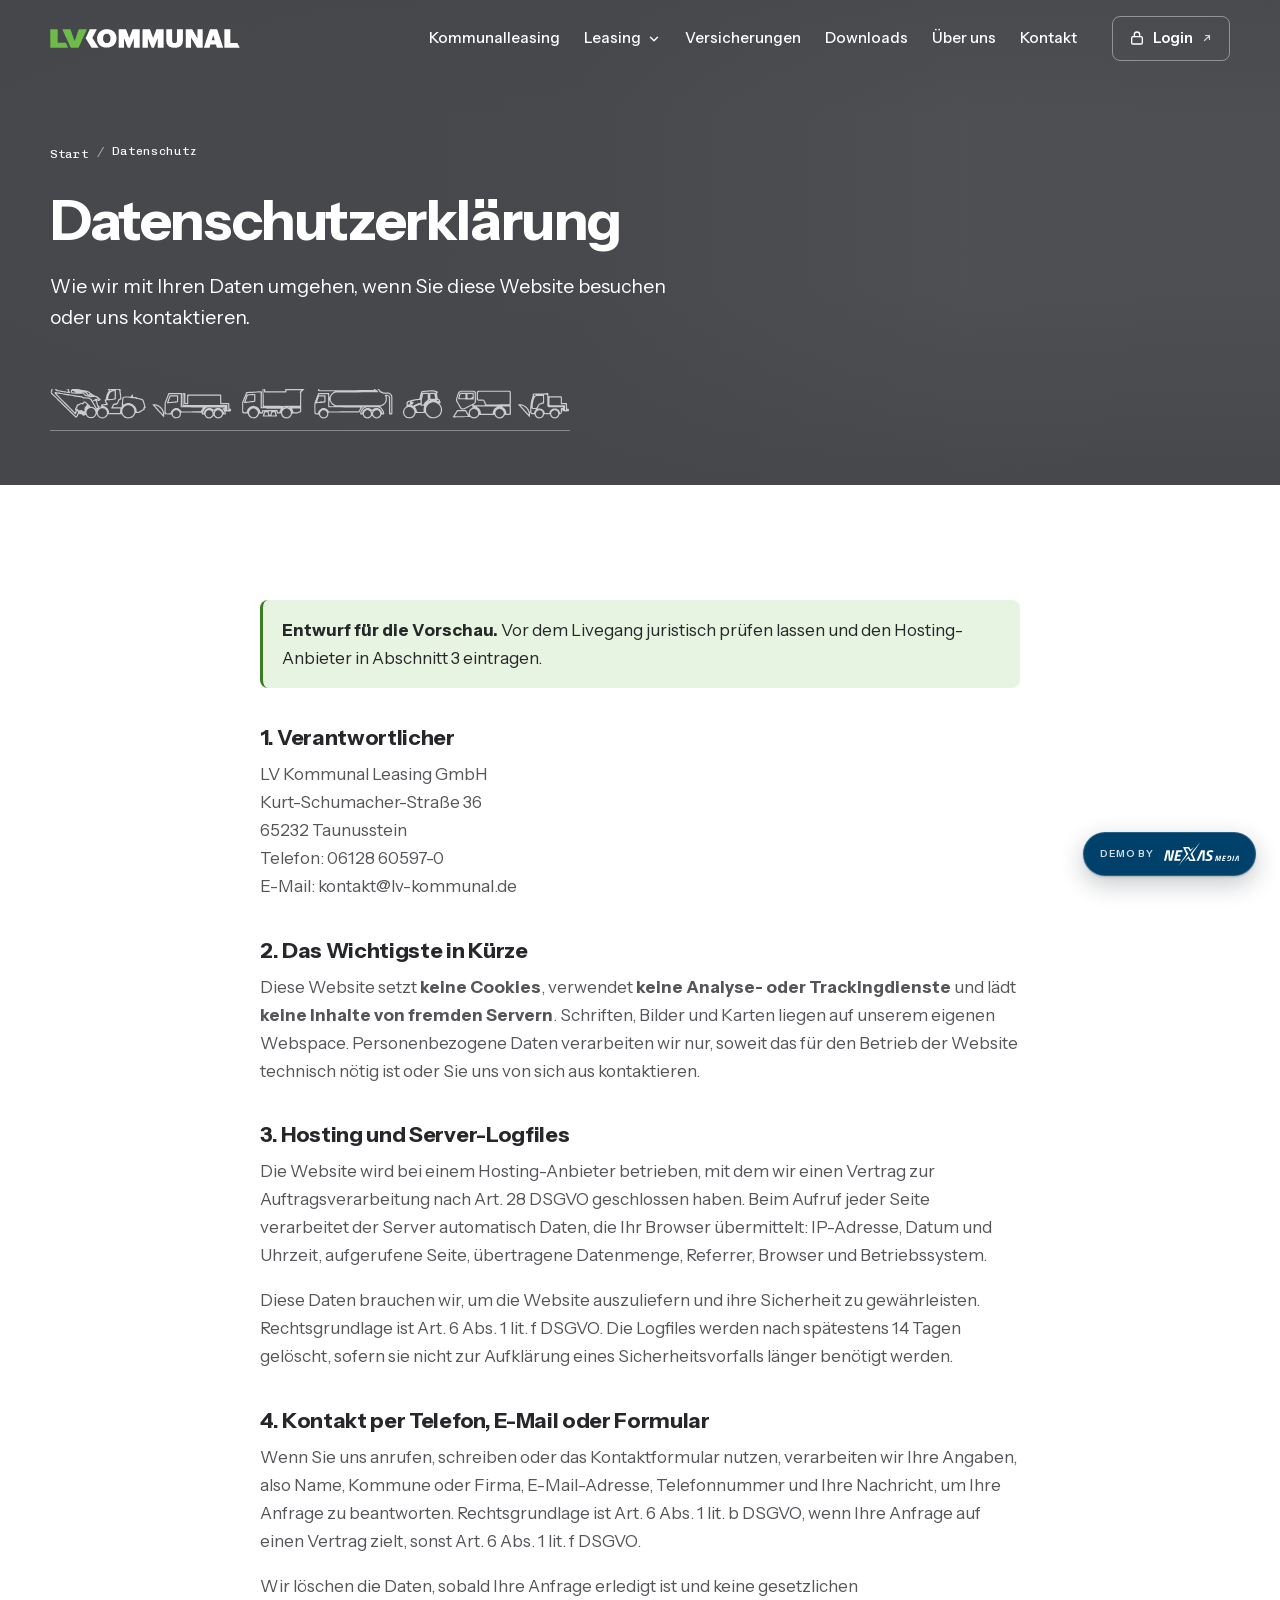
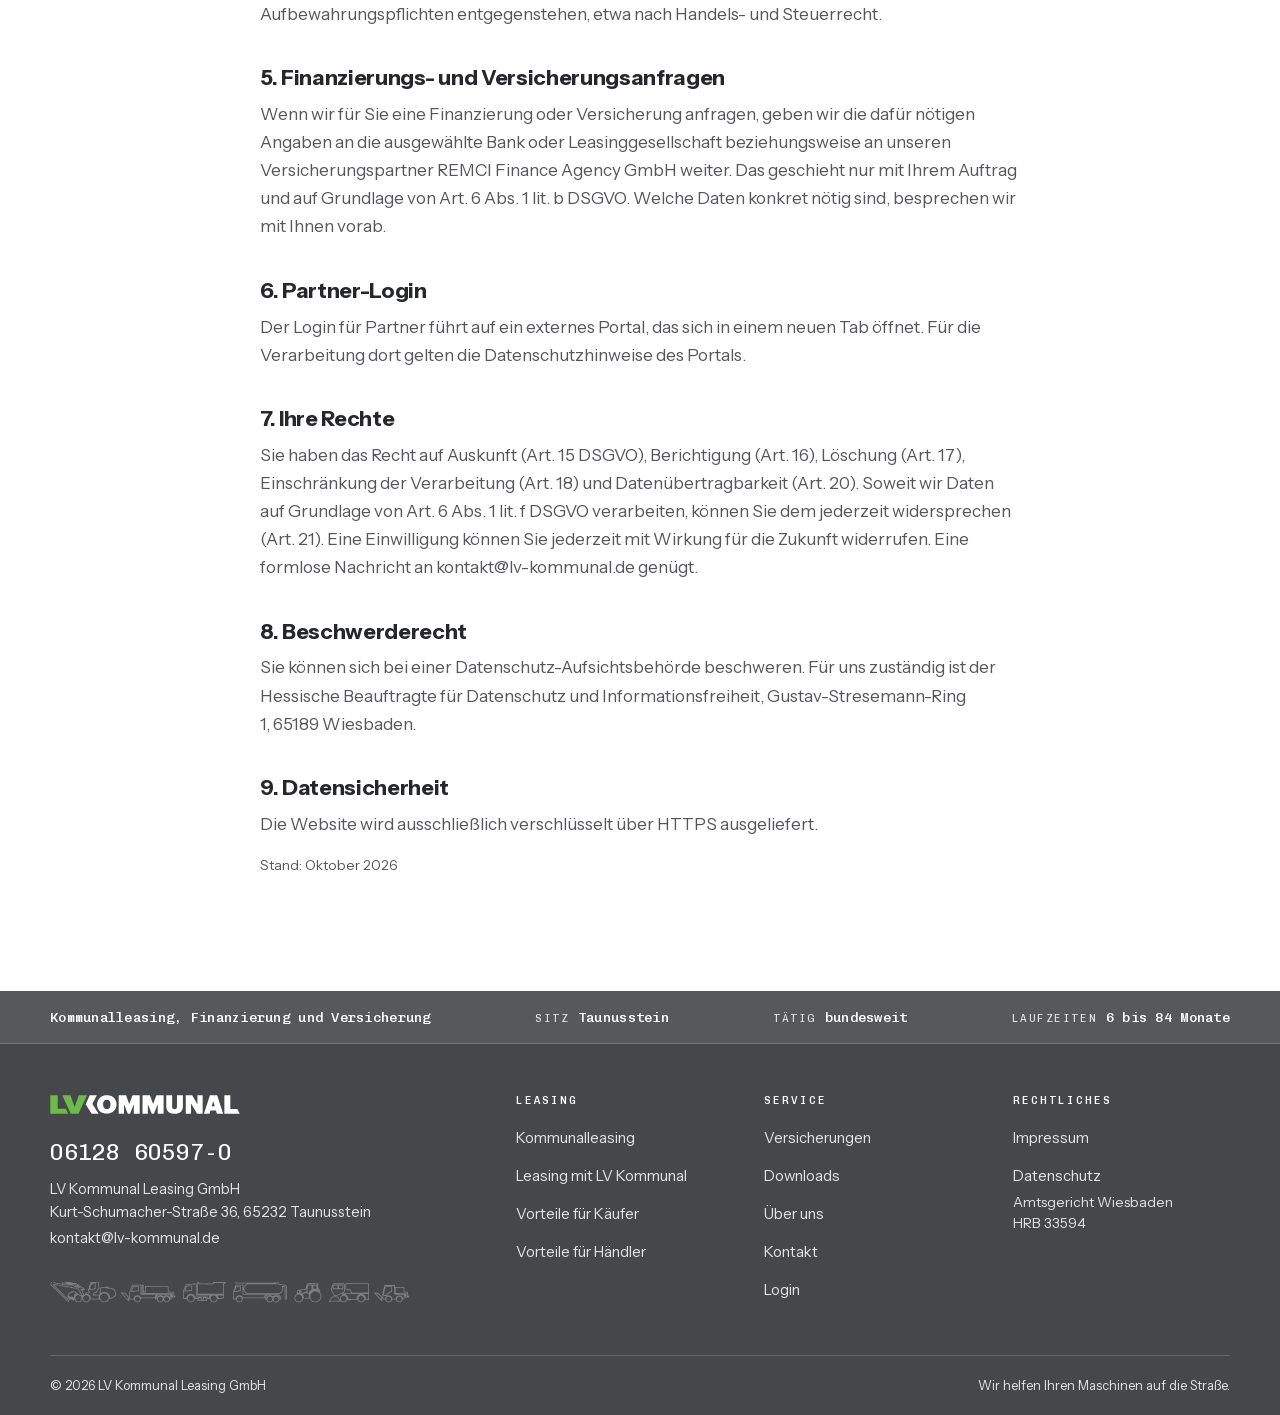
==== datenschutz.html @ f991d7e4 "WCAG 2.2 AA und DSGVO: Kontraste, Zielgrößen, Umbruch bei 320 px, Datenschutzerklärung, Impressum Co" ====
<!DOCTYPE html>
<html lang="de" class="no-js">
<head>
<meta charset="utf-8">
<meta name="viewport" content="width=device-width, initial-scale=1">
<title>Datenschutzerklärung | LV Kommunal</title>
<meta name="description" content="Datenschutzerklärung der LV Kommunal Leasing GmbH, Taunusstein.">
<meta name="robots" content="noindex,nofollow">
<meta http-equiv="Content-Security-Policy" content="default-src 'self'; img-src 'self' data:; style-src 'self'; script-src 'self'; font-src 'self'; base-uri 'self'; form-action 'self'; object-src 'none'">
<link rel="icon" href="assets/img/favicon.svg" type="image/svg+xml">
<meta name="theme-color" content="#57585C">
<script src="assets/js/js-an.js"></script>
<link rel="preload" as="font" type="font/woff2" crossorigin href="assets/fonts/instrument-sans-400-700-latin.woff2">
<link rel="preload" as="font" type="font/woff2" crossorigin href="assets/fonts/chivo-mono-400-500-latin.woff2">
<link rel="stylesheet" href="assets/fonts/fonts.css">
<link rel="stylesheet" href="assets/css/style.css">
<link rel="stylesheet" href="assets/css/demo-pille.css">
<script src="assets/js/main.js" defer></script>
</head>
<body>
<a class="skip" href="#inhalt">Zum Inhalt&nbsp;springen</a>
<header class="kopf">
  <div class="wrap kopf-innen">
    <a class="logo" href="index.html" aria-label="LV Kommunal, zur Startseite"><img class="logo-dunkel" src="assets/img/logo.svg" alt="LV Kommunal" width="190" height="19"><img class="logo-hell" src="assets/img/logo-hell.svg" alt="" width="190" height="19"></a>
    <button class="menue-knopf" type="button" aria-expanded="false" aria-controls="nav"><span></span><b class="sr">Menü</b></button>
    <nav class="nav" id="nav" aria-label="Hauptnavigation"><ul><li><a href="kommunalleasing.html">Kommunalleasing</a></li><li class="nav-gruppe"><button type="button" aria-expanded="false">Leasing <svg viewBox="0 0 24 24" fill="none" stroke="currentColor" stroke-width="2.4" stroke-linecap="round" stroke-linejoin="round" aria-hidden="true"><path d="M6 9l6 6 6-6"/></svg></button><ul class="unter"><li><a href="leasing.html">Leasing mit LV&nbsp;Kommunal</a></li><li><a href="vorteile-kaeufer.html">Vorteile für&nbsp;Käufer</a></li><li><a href="vorteile-haendler.html">Vorteile für&nbsp;Händler</a></li></ul></li><li><a href="versicherungen.html">Versicherungen</a></li><li><a href="downloads.html">Downloads</a></li><li><a href="ueber-uns.html">Über&nbsp;uns</a></li><li><a href="kontakt.html">Kontakt</a></li></ul></nav>
    <!-- Login: ab 01.11.2026 externe Seite, Adresse in src/seiten.py (LOGIN) ändern -->
    <a class="login" href="https://www.lv-kommunal.de/authentifizierung/authentifizierung" target="_blank" rel="noopener"><svg viewBox="0 0 24 24" fill="none" stroke="currentColor" stroke-width="2" stroke-linecap="round" stroke-linejoin="round" aria-hidden="true"><rect x="4" y="10" width="16" height="11" rx="2"/><path d="M8 10V7a4 4 0 0 1 8 0v3"/></svg><span>Login</span><svg class="extern" viewBox="0 0 24 24" fill="none" stroke="currentColor" stroke-width="2.4" stroke-linecap="round" stroke-linejoin="round" aria-hidden="true"><path d="M7 17L17 7M9 7h8v8"/></svg><span class="sr">(öffnet in neuem&nbsp;Tab)</span></a>
  </div>
</header>
<main id="inhalt">
<section class="hero">
  
  <div class="wrap">
    <nav aria-label="Brotkrümel"><ol class="brotkrumen"><li><a href="index.html">Start</a></li><li aria-current="page">Datenschutz</li></ol></nav>
    <div class="hero-text"><h1 class="d-l">Datenschutzerklärung</h1><p class="lead">Wie wir mit Ihren Daten umgehen, wenn Sie diese Website besuchen oder uns&nbsp;kontaktieren.</p></div>
    <div class="strasse" aria-hidden="true"><svg class="illu" viewBox="0 60 5928 400" aria-hidden="true"><use href="assets/img/illustration.svg#ill"/></svg></div>
  </div>
</section>
<section class="sek" aria-label="Datenschutzerklärung">
  <div class="wrap text">
    <p class="hinweis-box"><strong>Entwurf für die&nbsp;Vorschau.</strong> Vor dem Livegang juristisch prüfen lassen und den Hosting-Anbieter in Abschnitt 3&nbsp;eintragen.</p>

    <h2>1.&nbsp;Verantwortlicher</h2>
    <address>LV Kommunal Leasing GmbH<br>Kurt-Schumacher-Straße 36<br>65232 Taunusstein<br>Telefon: 06128 60597-0<br>E-Mail:&nbsp;kontakt@lv-kommunal.de</address>

    <h2>2. Das Wichtigste in&nbsp;Kürze</h2>
    <p>Diese Website setzt <strong>keine&nbsp;Cookies</strong>, verwendet <strong>keine Analyse- oder&nbsp;Trackingdienste</strong> und lädt <strong>keine Inhalte von fremden&nbsp;Servern</strong>. Schriften, Bilder und Karten liegen auf unserem eigenen Webspace. Personenbezogene Daten verarbeiten wir nur, soweit das für den Betrieb der Website technisch nötig ist oder Sie uns von sich aus&nbsp;kontaktieren.</p>

    <h2>3. Hosting und&nbsp;Server-Logfiles</h2>
    <p>Die Website wird bei einem Hosting-Anbieter betrieben, mit dem wir einen Vertrag zur Auftragsverarbeitung nach Art. 28 DSGVO geschlossen haben. Beim Aufruf jeder Seite verarbeitet der Server automatisch Daten, die Ihr Browser übermittelt: IP-Adresse, Datum und Uhrzeit, aufgerufene Seite, übertragene Datenmenge, Referrer, Browser und&nbsp;Betriebssystem.</p>
    <p>Diese Daten brauchen wir, um die Website auszuliefern und ihre Sicherheit zu gewährleisten. Rechtsgrundlage ist Art. 6 Abs. 1 lit. f DSGVO. Die Logfiles werden nach spätestens 14 Tagen gelöscht, sofern sie nicht zur Aufklärung eines Sicherheitsvorfalls länger benötigt&nbsp;werden.</p>

    <h2>4. Kontakt per Telefon, E-Mail oder&nbsp;Formular</h2>
    <p>Wenn Sie uns anrufen, schreiben oder das Kontaktformular nutzen, verarbeiten wir Ihre Angaben, also Name, Kommune oder Firma, E-Mail-Adresse, Telefonnummer und Ihre Nachricht, um Ihre Anfrage zu beantworten. Rechtsgrundlage ist Art. 6 Abs. 1 lit. b DSGVO, wenn Ihre Anfrage auf einen Vertrag zielt, sonst Art. 6 Abs. 1 lit. f&nbsp;DSGVO.</p>
    <p>Wir löschen die Daten, sobald Ihre Anfrage erledigt ist und keine gesetzlichen Aufbewahrungspflichten entgegenstehen, etwa nach Handels- und&nbsp;Steuerrecht.</p>

    <h2>5. Finanzierungs- und&nbsp;Versicherungsanfragen</h2>
    <p>Wenn wir für Sie eine Finanzierung oder Versicherung anfragen, geben wir die dafür nötigen Angaben an die ausgewählte Bank oder Leasinggesellschaft beziehungsweise an unseren Versicherungspartner REMCI Finance Agency GmbH weiter. Das geschieht nur mit Ihrem Auftrag und auf Grundlage von Art. 6 Abs. 1 lit. b DSGVO. Welche Daten konkret nötig sind, besprechen wir mit Ihnen&nbsp;vorab.</p>

    <h2>6.&nbsp;Partner-Login</h2>
    <p>Der Login für Partner führt auf ein externes Portal, das sich in einem neuen Tab öffnet. Für die Verarbeitung dort gelten die Datenschutzhinweise des&nbsp;Portals.</p>

    <h2>7. Ihre&nbsp;Rechte</h2>
    <p>Sie haben das Recht auf Auskunft (Art. 15 DSGVO), Berichtigung (Art. 16), Löschung (Art. 17), Einschränkung der Verarbeitung (Art. 18) und Datenübertragbarkeit (Art. 20). Soweit wir Daten auf Grundlage von Art. 6 Abs. 1 lit. f DSGVO verarbeiten, können Sie dem jederzeit widersprechen (Art. 21). Eine Einwilligung können Sie jederzeit mit Wirkung für die Zukunft widerrufen. Eine formlose Nachricht an kontakt@lv-kommunal.de&nbsp;genügt.</p>

    <h2>8.&nbsp;Beschwerderecht</h2>
    <p>Sie können sich bei einer Datenschutz-Aufsichtsbehörde beschweren. Für uns zuständig ist der Hessische Beauftragte für Datenschutz und Informationsfreiheit, Gustav-Stresemann-Ring 1, 65189&nbsp;Wiesbaden.</p>

    <h2>9.&nbsp;Datensicherheit</h2>
    <p>Die Website wird ausschließlich verschlüsselt über HTTPS&nbsp;ausgeliefert.</p>

    <p class="notiz">Stand: Oktober&nbsp;2026</p>
  </div>
</section>

</main>
<footer class="fuss">
  <div class="fuss-band"><div class="wrap fuss-band-innen"><span><b>Kommunalleasing, Finanzierung und Versicherung</b></span><span>Sitz <b>Taunusstein</b></span><span>Tätig <b>bundesweit</b></span><span>Laufzeiten <b>6 bis 84 Monate</b></span></div></div>
  <div class="wrap fuss-raster">
    <div>
      <img src="assets/img/logo-hell.svg" alt="LV Kommunal" width="190" height="19" loading="lazy">
      <a class="fuss-tel" href="tel:+4961286059700">06128&nbsp;60597-0</a>
      <p class="fuss-adresse">LV Kommunal Leasing GmbH<br>Kurt-Schumacher-Straße 36, 65232 Taunusstein<br><a href="mailto:kontakt@lv-kommunal.de">kontakt@lv-kommunal.de</a></p>
      <div class="fuss-strasse" aria-hidden="true"><svg class="illu" viewBox="0 60 5928 400" aria-hidden="true"><use href="assets/img/illustration.svg#ill"/></svg></div>
    </div>
    <div><h2>Leasing</h2><ul><li><a href="kommunalleasing.html">Kommunalleasing</a></li><li><a href="leasing.html">Leasing mit LV&nbsp;Kommunal</a></li><li><a href="vorteile-kaeufer.html">Vorteile für&nbsp;Käufer</a></li><li><a href="vorteile-haendler.html">Vorteile für&nbsp;Händler</a></li></ul></div>
    <div><h2>Service</h2><ul><li><a href="versicherungen.html">Versicherungen</a></li><li><a href="downloads.html">Downloads</a></li><li><a href="ueber-uns.html">Über&nbsp;uns</a></li><li><a href="kontakt.html">Kontakt</a></li><li><a href="https://www.lv-kommunal.de/authentifizierung/authentifizierung" target="_blank" rel="noopener">Login <span class="sr">(öffnet in neuem&nbsp;Tab)</span></a></li></ul></div>
    <div><h2>Rechtliches</h2><ul><li><a href="impressum.html">Impressum</a></li><li><a href="datenschutz.html">Datenschutz</a></li></ul><p class="notiz">Amtsgericht Wiesbaden HRB&nbsp;33594</p></div>
  </div>
  <div class="wrap fuss-unten"><span>© <span id="jahr">2026</span> LV Kommunal Leasing&nbsp;GmbH</span><span>Wir helfen Ihren Maschinen auf die&nbsp;Straße.</span></div>
</footer>
<aside aria-label="Hinweis zur Vorschau"><a class="nxm-demo" href="https://nexas-media.de" target="_blank" rel="noopener noreferrer"><span class="nxm-demo__text">Demo&nbsp;by</span><img class="nxm-demo__logo" src="assets/img/nexas-media-logo-weiss.svg" alt="NEXAS Media" width="75" height="24" loading="lazy" decoding="async"></a></aside>
</body>
</html>
---- assets/fonts/fonts.css ----
/* latin-ext */
@font-face {
  font-family: 'Instrument Sans';
  font-style: normal;
  font-weight: 400 700;
  font-stretch: 100%;
  font-display: swap;
  src: url(./instrument-sans-400-700-latin-ext.woff2) format('woff2');
  unicode-range: U+0100-02BA, U+02BD-02C5, U+02C7-02CC, U+02CE-02D7, U+02DD-02FF, U+0304, U+0308, U+0329, U+1D00-1DBF, U+1E00-1E9F, U+1EF2-1EFF, U+2020, U+20A0-20AB, U+20AD-20C0, U+2113, U+2C60-2C7F, U+A720-A7FF;
}

/* latin */
@font-face {
  font-family: 'Instrument Sans';
  font-style: normal;
  font-weight: 400 700;
  font-stretch: 100%;
  font-display: swap;
  src: url(./instrument-sans-400-700-latin.woff2) format('woff2');
  unicode-range: U+0000-00FF, U+0131, U+0152-0153, U+02BB-02BC, U+02C6, U+02DA, U+02DC, U+0304, U+0308, U+0329, U+2000-206F, U+20AC, U+2122, U+2191, U+2193, U+2212, U+2215, U+FEFF, U+FFFD;
}

/* latin-ext */
@font-face {
  font-family: 'Chivo Mono';
  font-style: normal;
  font-weight: 400 500;
  font-display: swap;
  src: url(./chivo-mono-400-500-latin-ext.woff2) format('woff2');
  unicode-range: U+0100-02BA, U+02BD-02C5, U+02C7-02CC, U+02CE-02D7, U+02DD-02FF, U+0304, U+0308, U+0329, U+1D00-1DBF, U+1E00-1E9F, U+1EF2-1EFF, U+2020, U+20A0-20AB, U+20AD-20C0, U+2113, U+2C60-2C7F, U+A720-A7FF;
}

/* latin */
@font-face {
  font-family: 'Chivo Mono';
  font-style: normal;
  font-weight: 400 500;
  font-display: swap;
  src: url(./chivo-mono-400-500-latin.woff2) format('woff2');
  unicode-range: U+0000-00FF, U+0131, U+0152-0153, U+02BB-02BC, U+02C6, U+02DA, U+02DC, U+0304, U+0308, U+0329, U+2000-206F, U+20AC, U+2122, U+2191, U+2193, U+2212, U+2215, U+FEFF, U+FFFD;
}
---- assets/css/style.css ----
/* ==========================================================================
   LV Kommunal Leasing – Stylesheet
   Aufbau und Typografie wie die Schwesterseite LV Kommunal Winterdienst.
   Farben aus dem Logo: Grau #57585C für dunkle Flächen, Grün #6DBC49 als Akzent.
   ========================================================================== */

:root {
  --grau:        #57585C;  /* Logo */
  --grau-tief:   #46474B;
  --grau-linie:  rgba(255, 255, 255, .16);
  --grau-text:   #E3E4E6;
  --gruen:       #6DBC49;  /* Logo */
  --gruen-hell:  #BDE5A8;  /* Grün als kleine Schrift auf Grau */
  --gruen-text:  #3B7D22;  /* Grün als Schrift auf Hell, 5,1:1 */
  --gruen-tief:  #3E7D2A;
  --tinte:       #26272A;
  --tinte-2:     #55565A;
  --raum:        #F1F2F0;
  --raum-2:      #E2E4E0;
  --weiss:       #FFFFFF;

  --display: "Instrument Sans", "Helvetica Neue", Arial, sans-serif;
  --body:    "Instrument Sans", "Segoe UI", Helvetica, Arial, sans-serif;
  --mono:    "Chivo Mono", "SFMono-Regular", Consolas, monospace;

  --wrap: 1180px;
  --sec-y: clamp(4.5rem, 9vw, 8rem);
  --r: 8px;
  --r-l: 16px;
  --kopf-h: 78px;
  --schatten: 0 1px 2px rgba(38, 39, 42, .06), 0 8px 28px rgba(38, 39, 42, .08);
}

@view-transition { navigation: auto; }

/* ------------------------------------------------------------------ Reset */
*, *::before, *::after { box-sizing: border-box; }
html { -webkit-text-size-adjust: 100%; scroll-behavior: smooth; scroll-padding-top: calc(var(--kopf-h) + 1rem); }
body { margin: 0; font-family: var(--body); font-size: clamp(1rem, .96rem + .18vw, 1.0625rem); line-height: 1.65; color: var(--tinte); background: var(--weiss); -webkit-font-smoothing: antialiased; }
img, svg { display: block; max-width: 100%; }
img { height: auto; }
a { color: inherit; }
button, input, textarea { font: inherit; color: inherit; }
h1, h2, h3 { margin: 0; font-family: var(--display); font-weight: 700; line-height: 1.05; letter-spacing: -.025em; text-wrap: balance; }
p { margin: 0 0 1em; text-wrap: pretty; }
p:last-child { margin-bottom: 0; }
ul, ol { margin: 0; padding: 0; list-style: none; }
figure { margin: 0; }
strong { font-weight: 700; }
:focus-visible { outline: 3px solid var(--gruen-text); outline-offset: 3px; border-radius: 2px; }
.grau-flaeche :focus-visible, .hero :focus-visible, .kopf.oben :focus-visible { outline-color: var(--gruen-hell); }
.skip { position: absolute; left: 1rem; top: -100px; z-index: 999; background: var(--weiss); padding: .8rem 1.2rem; border-radius: var(--r); font-weight: 600; }
.skip:focus { top: 1rem; }
.sr { position: absolute; width: 1px; height: 1px; overflow: hidden; clip: rect(0 0 0 0); white-space: nowrap; }

/* -------------------------------------------------------------- Typografie */
.wrap { width: min(100% - 2.5rem, var(--wrap)); margin-inline: auto; }
.d-xl { font-size: clamp(2.6rem, 6vw, 5rem); }
.d-l  { font-size: clamp(2.05rem, 4.4vw, 3.5rem); line-height: 1.08; }
.d-m  { font-size: clamp(1.45rem, 2.4vw, 2.1rem); line-height: 1.14; }
.d-s  { font-size: clamp(1.08rem, 1.4vw, 1.25rem); line-height: 1.3; letter-spacing: -.015em; }
.eyebrow {
  font-family: var(--mono); font-size: .72rem; font-weight: 500; letter-spacing: .2em; text-transform: uppercase;
  color: var(--gruen-text); display: flex; align-items: center; gap: .7rem; margin: 0 0 1.1rem;
}
.eyebrow::before { content: ""; width: 26px; height: 2px; background: currentColor; flex: none; }
.grau-flaeche .eyebrow, .hero .eyebrow { color: var(--gruen-hell); }
.lead { font-size: clamp(1.06rem, 1.5vw, 1.25rem); line-height: 1.6; color: var(--tinte-2); max-width: 62ch; }
.lead strong, .fliess strong { color: var(--tinte); }
.grau-flaeche .lead, .hero .lead { color: var(--grau-text); }
.grau-flaeche .lead strong, .hero .lead strong { color: var(--weiss); }
.akzent { color: var(--gruen); }
.notiz { font-size: .86rem; line-height: 1.55; color: var(--tinte-2); }
.grau-flaeche { background: var(--grau); color: var(--weiss); }
.grau-flaeche .notiz { color: var(--grau-text); }
h2.d-l, h2.d-m { margin-bottom: 1.1rem; }
.fliess p { color: var(--tinte-2); font-size: clamp(1.02rem, 1.3vw, 1.12rem); line-height: 1.7; }
.mittig { text-align: center; margin-inline: auto; }
.mittig .eyebrow { justify-content: center; }
.mittig .lead { margin-inline: auto; }
.mittig .knoepfe { justify-content: center; }

/* ------------------------------------------------------------------ Knöpfe */
.btn {
  display: inline-flex; align-items: center; justify-content: center; gap: .6rem; padding: .95rem 1.6rem;
  font-weight: 700; font-size: .95rem; letter-spacing: .01em; line-height: 1.2; text-decoration: none;
  border: 2px solid transparent; border-radius: var(--r); cursor: pointer;
  transition: background .18s, color .18s, border-color .18s, transform .18s;
}
.btn:hover { transform: translateY(-2px); }
.btn svg { width: 18px; height: 18px; flex: none; }
.btn-gruen { background: var(--gruen); color: var(--tinte); border-color: var(--gruen); }
.btn-gruen:hover { background: #82C962; border-color: #82C962; }
.btn-grau { background: var(--grau); color: var(--weiss); border-color: var(--grau); }
.btn-grau:hover { background: var(--grau-tief); border-color: var(--grau-tief); }
.btn-linie { background: transparent; color: var(--tinte); border-color: rgba(87, 88, 92, .35); }
.btn-linie:hover { border-color: var(--tinte); }
.hero .btn-linie, .grau-flaeche .btn-linie { color: var(--weiss); border-color: rgba(255, 255, 255, .45); }
.hero .btn-linie:hover, .grau-flaeche .btn-linie:hover { border-color: var(--weiss); }
.knoepfe { display: flex; flex-wrap: wrap; gap: .8rem; }
.textlink { color: var(--gruen-text); font-weight: 600; text-decoration: underline; text-decoration-thickness: 1px; text-underline-offset: .2em; }
.grau-flaeche .textlink { color: var(--gruen-hell); }

/* -------------------------------------------------------------------- Kopf */
.kopf {
  position: fixed; inset: 0 0 auto 0; z-index: 100; height: var(--kopf-h);
  background: rgba(255, 255, 255, .95); border-bottom: 1px solid var(--raum-2);
  backdrop-filter: saturate(1.4) blur(12px); -webkit-backdrop-filter: saturate(1.4) blur(12px);
  transition: background .25s, border-color .25s;
}
.kopf.oben { background: transparent; border-color: transparent; backdrop-filter: none; -webkit-backdrop-filter: none; }
.kopf-innen { height: 100%; display: flex; align-items: center; gap: 1.5rem; }
.logo { flex: none; }
.logo img { width: 190px; }
.logo .logo-hell, .kopf.oben .logo .logo-dunkel { display: none; }
.kopf.oben .logo .logo-hell { display: block; }
.nav { margin-left: auto; }
.nav > ul { display: flex; align-items: center; gap: .1rem; }
.nav a, .nav-gruppe > button {
  display: flex; align-items: center; gap: .35rem; padding: .55rem .7rem; border: 0; background: none; border-radius: 6px;
  font-size: .94rem; font-weight: 500; text-decoration: none; color: var(--tinte); cursor: pointer; transition: background .15s, color .15s; white-space: nowrap;
}
.nav a:hover, .nav-gruppe > button:hover { background: var(--raum); }
.nav a[aria-current="page"], .nav-gruppe.aktiv > button { color: var(--gruen-text); }
.kopf.oben .nav > ul > li > a, .kopf.oben .nav-gruppe > button { color: var(--weiss); }
.kopf.oben .nav > ul > li > a:hover, .kopf.oben .nav-gruppe > button:hover { background: rgba(255, 255, 255, .12); }
.kopf.oben .nav > ul > li > a[aria-current="page"], .kopf.oben .nav-gruppe.aktiv > button { color: var(--gruen-hell); }
.nav-gruppe { position: relative; }
.nav-gruppe > button svg { width: 14px; height: 14px; transition: transform .2s; }
.nav-gruppe > button[aria-expanded="true"] svg { transform: rotate(180deg); }
.unter { position: absolute; top: calc(100% + .5rem); left: -.5rem; min-width: 250px; padding: .5rem; background: var(--weiss); border: 1px solid var(--raum-2); border-radius: 12px; box-shadow: var(--schatten); display: none; }
.nav-gruppe:hover .unter, .nav-gruppe:focus-within .unter, .nav-gruppe.offen .unter { display: block; }
.nav-gruppe::after { content: ""; position: absolute; left: 0; right: 0; top: 100%; height: .6rem; }
.unter a { padding: .65rem .8rem; }
.login {
  display: inline-flex; align-items: center; gap: .5rem; padding: .6rem 1rem; border-radius: var(--r);
  border: 1px solid var(--raum-2); color: var(--tinte); font-weight: 600; font-size: .9rem; text-decoration: none; flex: none;
  transition: background .15s, border-color .15s;
}
.login:hover { border-color: var(--tinte); }
.kopf.oben .login { color: var(--weiss); border-color: rgba(255, 255, 255, .4); }
.kopf.oben .login:hover { border-color: var(--weiss); background: rgba(255, 255, 255, .08); }
.login svg { width: 16px; height: 16px; }
.login .extern { width: 12px; height: 12px; opacity: .75; }
.menue-knopf { display: none; margin-left: auto; width: 46px; height: 46px; border-radius: var(--r); border: 1px solid var(--raum-2); background: var(--weiss); cursor: pointer; align-items: center; justify-content: center; }
.menue-knopf span, .menue-knopf span::before, .menue-knopf span::after { display: block; width: 20px; height: 2px; background: var(--tinte); position: relative; content: ""; transition: transform .2s, background .2s; }
.menue-knopf span::before { position: absolute; top: -6px; }
.menue-knopf span::after { position: absolute; top: 6px; }
.menue-knopf[aria-expanded="true"] span { background: transparent; }
.menue-knopf[aria-expanded="true"] span::before { transform: translateY(6px) rotate(45deg); }
.menue-knopf[aria-expanded="true"] span::after { transform: translateY(-6px) rotate(-45deg); }
@media (max-width: 1100px) {
  .js .menue-knopf { display: inline-flex; }
  .js .nav { position: fixed; inset: var(--kopf-h) 0 auto 0; margin: 0; max-height: calc(100vh - var(--kopf-h)); overflow: auto; background: var(--weiss); border-bottom: 1px solid var(--raum-2); padding: .5rem 1.25rem 1.5rem; box-shadow: var(--schatten); display: none; }
  .js .nav.offen { display: block; }
  .js .nav > ul { flex-direction: column; align-items: stretch; }
  .js .nav a, .js .nav-gruppe > button, .js .kopf.oben .nav > ul > li > a, .js .kopf.oben .nav-gruppe > button { width: 100%; color: var(--tinte); padding: .9rem .3rem; font-size: 1.05rem; border-bottom: 1px solid var(--raum); border-radius: 0; }
  .js .unter { position: static; display: block; box-shadow: none; border: 0; padding: 0 0 0 1rem; min-width: 0; }
  .js .nav-gruppe > button svg { display: none; }
  .js .kopf.menue-auf { background: var(--weiss); border-color: var(--raum-2); }
  .js .kopf.menue-auf .logo .logo-hell { display: none; }
  .js .kopf.menue-auf .logo .logo-dunkel { display: block; }
  .js .kopf.menue-auf .login { color: var(--tinte); border-color: var(--raum-2); }
  .no-js .kopf { position: absolute; height: auto; padding: .8rem 0; }
  .no-js .kopf-innen { flex-wrap: wrap; }
}
@media (max-width: 480px) { .logo img { width: 150px; } .kopf-innen { gap: .7rem; } .login { padding: .55rem .75rem; } }

/* -------------------------------------------------------------------- Hero */
.hero {
  position: relative; isolation: isolate; overflow: hidden; background: var(--grau); color: var(--weiss);
  padding-top: calc(var(--kopf-h) + clamp(2.5rem, 7vh, 5rem)); padding-bottom: clamp(2.5rem, 6vh, 4rem);
}
.hero-bild { position: absolute; inset: 0; z-index: -2; }
.hero-bild img { width: 100%; height: 100%; object-fit: cover; object-position: 60% 45%; }
.hero::before {
  content: ""; position: absolute; inset: 0; z-index: -1;
  background:
    linear-gradient(90deg, rgba(70, 71, 75, .96) 0%, rgba(70, 71, 75, .9) 45%, rgba(70, 71, 75, .5) 75%, rgba(70, 71, 75, .55) 100%),
    linear-gradient(0deg, rgba(70, 71, 75, .92) 0%, rgba(70, 71, 75, 0) 40%),
    linear-gradient(180deg, rgba(70, 71, 75, .6) 0%, rgba(70, 71, 75, 0) 24%);
}
.hero-start { min-height: min(100svh, 940px); display: flex; flex-direction: column; }
.hero-text { max-width: 700px; }
.hero h1 { margin-bottom: 1.3rem; }
.hero .lead { margin-bottom: 2rem; }
.brotkrumen { display: flex; flex-wrap: wrap; gap: .5rem; font-family: var(--mono); font-size: .76rem; letter-spacing: .06em; color: var(--grau-text); margin-bottom: 1.4rem; }
.brotkrumen a { text-decoration: none; }
.brotkrumen a:hover { text-decoration: underline; }
.brotkrumen li + li::before { content: "/"; margin-right: .5rem; opacity: .6; }
.hero-fuss { margin-top: auto; padding-top: clamp(2.5rem, 6vh, 4rem); }

/* CI-Illustration als Straße */
.strasse { color: rgba(255, 255, 255, .72); width: min(100%, 640px); }
.strasse .illu { width: 100%; height: auto; }
.strasse::after { content: ""; display: block; height: 1px; margin-top: 6px; background: rgba(255, 255, 255, .35); }
.hero:not(.hero-start) .strasse { margin-top: clamp(2.5rem, 5vw, 3.5rem); width: min(100%, 520px); }

/* Faktenkacheln im Start-Hero */
.fakten { display: grid; grid-template-columns: repeat(4, 1fr); gap: 1rem; margin-top: 1.6rem; }
.fakt { padding: 1.1rem 1.2rem; border-radius: 12px; background: rgba(70, 71, 75, .88); border: 1px solid rgba(255, 255, 255, .16); backdrop-filter: blur(10px); -webkit-backdrop-filter: blur(10px); }
.fakt-kopf { display: flex; align-items: center; gap: .5rem; font-family: var(--mono); font-size: .66rem; letter-spacing: .16em; text-transform: uppercase; color: var(--gruen-hell); margin: 0 0 .45rem; }
.fakt-kopf svg { width: 15px; height: 15px; }
.fakt-wert { font-weight: 700; font-size: 1.15rem; letter-spacing: -.01em; line-height: 1.25; margin: 0 0 .2rem; }
.fakt-text { font-size: .84rem; line-height: 1.45; color: var(--grau-text); margin: 0; }
@media (max-width: 960px) { .fakten { grid-template-columns: 1fr 1fr; } }
@media (max-width: 480px) { .fakten { grid-template-columns: 1fr; } }

/* --------------------------------------------------------------- Abschnitte */
.sek { padding-block: var(--sec-y); }
.sek-raum { background: var(--raum); }
.sek-kopf { max-width: 780px; margin-bottom: clamp(2.4rem, 5vw, 3.4rem); }
.zwei { display: grid; grid-template-columns: 1fr 1fr; gap: clamp(2rem, 6vw, 5.5rem); align-items: start; }
.zwei.mitte { align-items: center; }
@media (max-width: 900px) { .zwei { grid-template-columns: 1fr; } }
.bild { border-radius: var(--r-l); overflow: hidden; aspect-ratio: 4 / 3; background: var(--raum-2); }
.bild img { width: 100%; height: 100%; object-fit: cover; }
.bild-breit { aspect-ratio: 21 / 9; }
@media (max-width: 700px) { .bild-breit { aspect-ratio: 4 / 3; } }

/* Punkte mit grüner Oberkante wie die Spalten der Winterdienst-Seite */
.punkte { display: grid; grid-template-columns: repeat(3, 1fr); gap: 2.4rem 2rem; }
.punkte.zwei-sp { grid-template-columns: repeat(2, 1fr); }
.punkte.vier { grid-template-columns: repeat(4, 1fr); }
@media (max-width: 960px) { .punkte, .punkte.vier { grid-template-columns: 1fr 1fr; } }
@media (max-width: 600px) { .punkte, .punkte.zwei-sp, .punkte.vier { grid-template-columns: 1fr; } }
.punkt { border-top: 2px solid var(--gruen); padding-top: 1.2rem; }
.punkt h3 { margin-bottom: .5rem; }
.punkt p { color: var(--tinte-2); font-size: .98rem; }
.punkt p strong { color: var(--tinte); }
.grau-flaeche .punkt p { color: var(--grau-text); }
.grau-flaeche .punkt p strong { color: var(--weiss); }

/* Einsatzbereiche mit Listen */
.bereiche { display: grid; grid-template-columns: repeat(3, 1fr); gap: 1.2rem; }
@media (max-width: 960px) { .bereiche { grid-template-columns: 1fr 1fr; } }
@media (max-width: 600px) { .bereiche { grid-template-columns: 1fr; } }
.bereich { padding: 1.5rem 1.6rem; border-radius: var(--r-l); background: var(--weiss); border: 1px solid var(--raum-2); }
.bereich h3 { margin-bottom: .8rem; }
.bereich li { position: relative; padding-left: 1.2rem; color: var(--tinte-2); font-size: .97rem; margin-bottom: .3rem; }
.bereich li::before { content: ""; position: absolute; left: 0; top: .62em; width: 6px; height: 6px; border-radius: 50%; background: var(--gruen); }

/* Zielgruppen als Chips */
.chips { display: flex; flex-wrap: wrap; gap: .5rem; margin-top: 1.4rem; }
.chips li { padding: .5rem .95rem; border-radius: 999px; background: var(--raum); font-size: .92rem; font-weight: 600; }
.sek-raum .chips li { background: var(--weiss); }

/* Vergleich Leasing, Mietkauf, Langzeitmiete */
.vergleich { display: grid; grid-template-columns: repeat(3, 1fr); gap: 1.2rem; }
@media (max-width: 960px) { .vergleich { grid-template-columns: 1fr; } }
.variante { padding: 1.7rem 1.7rem 1.6rem; border-radius: var(--r-l); background: var(--weiss); border: 1px solid var(--raum-2); display: flex; flex-direction: column; }
.variante.hervor { border: 2px solid var(--gruen); }
.variante .eyebrow { margin-bottom: .5rem; }
.variante h3 { margin-bottom: .4rem; }
.variante > p { color: var(--tinte-2); }
.variante ul { margin-top: .8rem; display: grid; gap: .45rem; }
.variante li { display: grid; grid-template-columns: 20px 1fr; gap: .6rem; font-size: .96rem; }
.variante li::before {
  content: ""; width: 18px; height: 18px; margin-top: .2rem; border-radius: 50%;
  background: var(--gruen) url("data:image/svg+xml,%3Csvg xmlns='http://www.w3.org/2000/svg' viewBox='0 0 24 24' fill='none' stroke='%2326272A' stroke-width='3.2' stroke-linecap='round' stroke-linejoin='round'%3E%3Cpath d='M5 12.5l4.5 4.5L19 7.5'/%3E%3C/svg%3E") center / 12px no-repeat;
}

/* Ablauf: echte Reihenfolge, daher nummeriert */
.ablauf { display: grid; grid-template-columns: repeat(4, 1fr); gap: 2rem; counter-reset: schritt; }
@media (max-width: 960px) { .ablauf { grid-template-columns: 1fr 1fr; } }
@media (max-width: 600px) { .ablauf { grid-template-columns: 1fr; } }
.schritt { position: relative; padding-top: 3.6rem; }
.schritt::before {
  counter-increment: schritt; content: counter(schritt); position: absolute; top: 0; left: 0;
  width: 44px; height: 44px; border-radius: 50%; display: grid; place-items: center;
  font-family: var(--mono); font-size: .9rem; border: 2px solid var(--gruen); color: var(--gruen-hell);
}
.schritt h3 { margin-bottom: .45rem; }
.schritt p { color: var(--grau-text); font-size: .96rem; }

/* Häufige Fragen */
.faq { border-top: 1px solid var(--raum-2); }
.faq details { border-bottom: 1px solid var(--raum-2); }
.faq summary { list-style: none; cursor: pointer; display: flex; justify-content: space-between; align-items: center; gap: 1.5rem; padding: 1.25rem 0; font-weight: 700; font-size: 1.08rem; letter-spacing: -.01em; }
.faq summary::-webkit-details-marker { display: none; }
.faq summary::after { content: "+"; font-size: 1.5rem; font-weight: 400; color: var(--gruen-text); transition: transform .2s; flex: none; }
.faq details[open] summary::after { transform: rotate(45deg); }
.faq details p { color: var(--tinte-2); padding: 0 0 1.3rem; max-width: 70ch; margin: 0; }

/* Leistungskarten Startseite */
.leistungen { display: grid; grid-template-columns: repeat(3, 1fr); gap: 1.2rem; }
@media (max-width: 960px) { .leistungen { grid-template-columns: 1fr; } }
.leistung { display: flex; flex-direction: column; border-radius: var(--r-l); overflow: hidden; background: var(--weiss); border: 1px solid var(--raum-2); text-decoration: none; transition: transform .18s, box-shadow .18s, border-color .18s; }
.leistung:hover { transform: translateY(-4px); box-shadow: var(--schatten); border-color: var(--gruen-text); }
.leistung-bild { aspect-ratio: 16 / 10; overflow: hidden; }
.leistung-bild img { width: 100%; height: 100%; object-fit: cover; }
.leistung-text { padding: 1.4rem 1.5rem 1.5rem; display: flex; flex-direction: column; gap: .5rem; flex: 1; }
.leistung-text p { color: var(--tinte-2); font-size: .96rem; flex: 1; margin: 0; }
.leistung .eyebrow { margin-bottom: .2rem; }
.mehr { display: inline-flex; align-items: center; gap: .4rem; font-weight: 700; color: var(--gruen-text); margin-top: .4rem; }
.mehr svg { width: 18px; height: 18px; transition: transform .18s; }
.leistung:hover .mehr svg { transform: translateX(3px); }

/* Weiterlesen */
.weiter { display: grid; grid-template-columns: 1fr 1fr; gap: 1.2rem; }
@media (max-width: 700px) { .weiter { grid-template-columns: 1fr; } }
.weiter a { display: flex; justify-content: space-between; align-items: center; gap: 1rem; padding: 1.4rem 1.6rem; border-radius: var(--r-l); background: var(--raum); text-decoration: none; transition: background .15s, transform .15s; }
.weiter a:hover { background: var(--raum-2); transform: translateY(-2px); }
.weiter small { display: block; font-family: var(--mono); font-size: .66rem; letter-spacing: .16em; text-transform: uppercase; color: var(--gruen-text); margin-bottom: .3rem; }
.weiter strong { font-size: 1.2rem; letter-spacing: -.015em; }
.weiter svg { width: 22px; height: 22px; color: var(--gruen-text); flex: none; }

/* --------------------------------------------------------------- Downloads */
.downloads { display: grid; grid-template-columns: repeat(2, 1fr); gap: 1.2rem; }
@media (max-width: 760px) { .downloads { grid-template-columns: 1fr; } }
.download { display: flex; flex-direction: column; padding: clamp(1.4rem, 2.5vw, 1.9rem); border-radius: var(--r-l); background: var(--weiss); border: 1px solid var(--raum-2); }
.download .eyebrow { margin-bottom: .6rem; }
.download h2 { font-size: 1.25rem; letter-spacing: -.015em; margin-bottom: .6rem; }
.download p { color: var(--tinte-2); font-size: .96rem; flex: 1; }
.download-fuss { display: flex; justify-content: space-between; align-items: center; gap: 1rem; padding-top: 1rem; margin-top: 1rem; border-top: 1px solid var(--raum); }
.download-fuss span { font-family: var(--mono); font-size: .74rem; color: var(--tinte-2); }

/* ---------------------------------------------- Ansprechpartner und Karte */
.gebiet { display: grid; grid-template-columns: minmax(0, 1fr) minmax(0, 1fr); gap: 3rem clamp(2rem, 5vw, 5rem); align-items: start; }
@media (max-width: 960px) { .gebiet { grid-template-columns: 1fr; } }
.plz-suche { display: flex; gap: .6rem; margin: 1.8rem 0 .5rem; max-width: 420px; }
.plz-suche input { flex: 1; min-width: 0; padding: .9rem 1rem; border-radius: var(--r); border: 1px solid var(--raum-2); background: var(--weiss); font-family: var(--mono); font-size: 1.02rem; letter-spacing: .08em; }
.plz-suche input:focus { outline: none; border-color: var(--gruen-text); box-shadow: 0 0 0 3px rgba(109, 188, 73, .25); }
.plz-meldung { min-height: 1.6em; font-size: .94rem; font-weight: 600; }
.personen { display: grid; gap: .7rem; margin-top: 1.2rem; }
.person { display: grid; grid-template-columns: 52px 1fr; gap: 1rem; align-items: start; padding: 1.15rem 1.25rem; border-radius: var(--r-l); background: var(--weiss); border: 1px solid var(--raum-2); transition: opacity .2s, border-color .2s, box-shadow .2s; }
.person-kuerzel { width: 52px; height: 52px; border-radius: 50%; display: grid; place-items: center; font-weight: 700; color: var(--weiss); background: var(--grau); }
.person[data-gebiet="huelsen"] .person-kuerzel { background: #8E8F93; }
.person[data-gebiet="reintgen"] .person-kuerzel { background: var(--gruen); color: var(--tinte); }
.person[data-gebiet="nussbaum"] .person-kuerzel { background: var(--gruen-tief); }
.person h3 { font-size: 1.06rem; letter-spacing: -.01em; line-height: 1.25; }
.person .rolle { font-size: .86rem; color: var(--tinte-2); margin: .1rem 0 .5rem; }
.person .wege { display: flex; flex-wrap: wrap; gap: .2rem 1.1rem; margin: 0; }
.person .wege a { text-decoration: none; font-family: var(--mono); font-size: .82rem; }
.person .wege a:hover { color: var(--gruen-text); text-decoration: underline; }
.personen.fokus .person { opacity: .45; }
.personen.fokus .person.an { opacity: 1; border-color: var(--gruen-text); box-shadow: var(--schatten); }
.karte-spalte { position: sticky; top: calc(var(--kopf-h) + 2rem); }
@media (max-width: 960px) { .karte-spalte { position: static; } }
.karte-wrap { position: relative; max-width: 470px; margin-inline: auto; }
.karte-svg { width: 100%; height: auto; overflow: visible; }
.karte-svg path { stroke: var(--weiss); stroke-width: .8; stroke-linejoin: round; transition: fill .2s, opacity .2s; cursor: pointer; }
.sek-raum .karte-svg path { stroke: var(--raum); }
.karte-svg path[data-gebiet="huelsen"] { fill: #A3A4A8; }
.karte-svg path[data-gebiet="reintgen"] { fill: var(--gruen); }
.karte-svg path[data-gebiet="nussbaum"] { fill: var(--gruen-tief); }
.karte-svg.fokus path { opacity: .25; }
.karte-svg.fokus path.an { opacity: 1; }
.karte-svg path.treffer { stroke: var(--tinte); stroke-width: 2.2; }
.karte-tip { position: absolute; pointer-events: none; transform: translate(-50%, -135%); background: var(--grau); color: var(--weiss); font-family: var(--mono); font-size: .72rem; padding: .3rem .55rem; border-radius: 6px; white-space: nowrap; opacity: 0; transition: opacity .12s; }
.karte-tip.an { opacity: 1; }
.karte-legende { display: flex; flex-wrap: wrap; justify-content: center; gap: .4rem 1.2rem; margin-top: 1rem; font-size: .84rem; color: var(--tinte-2); }
.karte-legende span { display: inline-flex; align-items: center; gap: .45rem; }
.karte-legende i { width: 12px; height: 12px; border-radius: 3px; }
.karte-legende .lg-huelsen { background: #A3A4A8; }
.karte-legende .lg-reintgen { background: var(--gruen); }
.karte-legende .lg-nussbaum { background: var(--gruen-tief); }

/* Anruf-Band */
.anruf { display: grid; grid-template-columns: minmax(0, 1fr) auto; gap: 1.5rem 3rem; align-items: center; }
.anruf h2 { margin-bottom: .6rem; }
.anruf .knoepfe { justify-content: flex-end; }
@media (max-width: 860px) { .anruf { grid-template-columns: 1fr; } .anruf .knoepfe { justify-content: flex-start; } }

/* ------------------------------------------------------------------ Kontakt */
.direkt { display: grid; gap: .8rem; margin-top: 2rem; }
.direkt a { display: grid; grid-template-columns: 44px 1fr; gap: 1rem; align-items: center; text-decoration: none; padding: 1rem 1.1rem; border-radius: 12px; border: 1px solid var(--raum-2); background: var(--weiss); transition: border-color .15s; }
.direkt a:hover { border-color: var(--gruen-text); }
.direkt-icon { width: 44px; height: 44px; border-radius: 10px; display: grid; place-items: center; background: var(--raum); color: var(--gruen-text); }
.direkt-icon svg { width: 20px; height: 20px; }
.direkt small { display: block; font-size: .8rem; color: var(--tinte-2); }
.direkt strong { font-family: var(--mono); font-weight: 500; font-size: 1.05rem; overflow-wrap: anywhere; }
.adresse { margin-top: 1.6rem; font-style: normal; color: var(--tinte-2); line-height: 1.6; }
.formular { display: grid; grid-template-columns: 1fr 1fr; gap: 1rem; padding: clamp(1.4rem, 3vw, 2.2rem); border-radius: var(--r-l); background: var(--raum); }
.formular .ganz { grid-column: 1 / -1; }
@media (max-width: 600px) { .formular { grid-template-columns: 1fr; } }
.formular label { display: block; font-size: .86rem; font-weight: 600; margin-bottom: .35rem; }
.formular input, .formular textarea, .formular select { width: 100%; padding: .85rem 1rem; border-radius: var(--r); border: 1px solid var(--raum-2); background: var(--weiss); font-size: 1rem; }
.formular textarea { min-height: 150px; resize: vertical; }
.formular input:focus, .formular textarea:focus, .formular select:focus { outline: none; border-color: var(--gruen-text); box-shadow: 0 0 0 3px rgba(109, 188, 73, .25); }
.formular-fuss { display: flex; justify-content: space-between; align-items: center; gap: 1rem; flex-wrap: wrap; }
.formular-meldung { grid-column: 1 / -1; padding: 1rem 1.2rem; border-radius: var(--r); background: rgba(109, 188, 73, .18); font-weight: 600; }

/* --------------------------------------------------------------- Textseiten */
.text { max-width: 760px; }
.text h2 { font-size: 1.35rem; letter-spacing: -.015em; margin: 2.4rem 0 .7rem; }
.text h2:first-child { margin-top: 0; }
.text p, .text address { color: var(--tinte-2); font-style: normal; }

/* --------------------------------------------------------------------- Fuss */
.fuss { background: var(--grau-tief); color: var(--grau-text); }
.fuss-band { background: var(--grau); border-bottom: 1px solid var(--grau-linie); }
.fuss-band-innen { display: flex; justify-content: space-between; align-items: center; gap: .6rem 2rem; flex-wrap: wrap; padding-block: .9rem; font-family: var(--mono); font-size: .68rem; letter-spacing: .14em; text-transform: uppercase; }
.fuss-band-innen span { display: inline-flex; gap: .55rem; align-items: baseline; }
.fuss-band-innen b { color: var(--weiss); font-weight: 500; letter-spacing: .02em; text-transform: none; font-size: .86rem; }
.fuss-raster { display: grid; grid-template-columns: 2fr 1fr 1fr 1fr; gap: 2rem; padding-block: 3.2rem 3rem; }
@media (max-width: 900px) { .fuss-raster { grid-template-columns: 1fr 1fr; } }
@media (max-width: 520px) { .fuss-raster { grid-template-columns: 1fr; } }
.fuss h2 { font-family: var(--mono); font-weight: 500; font-size: .68rem; letter-spacing: .18em; text-transform: uppercase; color: var(--weiss); margin-bottom: 1rem; }
.fuss ul { display: grid; gap: .45rem; font-size: .93rem; }
.fuss a { text-decoration: none; }
.fuss a:hover { color: var(--weiss); text-decoration: underline; }
.fuss-tel { font-family: var(--mono); font-size: 1.45rem; color: var(--weiss); display: inline-block; margin: 1.2rem 0 .4rem; }
.fuss-adresse { font-size: .9rem; line-height: 1.6; }
.fuss-strasse { color: rgba(255, 255, 255, .3); width: min(100%, 360px); margin-top: 1.8rem; }
.fuss-strasse .illu { width: 100%; height: auto; }
.fuss-unten { border-top: 1px solid var(--grau-linie); padding-block: 1.2rem; display: flex; justify-content: space-between; gap: 1rem; flex-wrap: wrap; font-size: .8rem; }

@media (prefers-reduced-motion: reduce) {
  html { scroll-behavior: auto; }
  *, *::before, *::after { transition-duration: 0s !important; }
}
.abstand { margin-top: clamp(2.2rem, 4vw, 3rem); }
.abstand-klein { margin-top: 1.2rem; }
.bereich.grau-flaeche { background: var(--grau); border-color: var(--grau); color: var(--weiss); }
.bereich.grau-flaeche .lead { font-size: 1rem; margin-bottom: .8rem; }
.hero .lead strong { color: var(--weiss); }
.hero-start .hero-text { max-width: 1100px; }
.hero-start .lead { max-width: 640px; }
.hero-start h1 { font-size: clamp(2.5rem, 5.4vw, 4.6rem); }
@media (min-width: 700px) { .zeile { display: block; } }

/* ---------------------------------------------- Barrierefreiheit (Prüfung 07.10.2026) */
/* 1.4.10 Umbruch: Raster dürfen bei 320 px nicht breiter werden als der Bildschirm */
body { hyphens: auto; -webkit-hyphens: auto; overflow-wrap: break-word; }
h1, h2, h3, .btn, .nav, .kopf { hyphens: manual; -webkit-hyphens: manual; }
@media (max-width: 960px) { .gebiet, .vergleich, .bereiche, .leistungen { grid-template-columns: minmax(0, 1fr); } }
@media (max-width: 760px) { .downloads { grid-template-columns: minmax(0, 1fr); } .download-fuss { flex-wrap: wrap; } }
@media (max-width: 380px) {
  .logo img { width: 124px; }
  .kopf-innen { gap: .5rem; }
  .login { padding: .5rem .65rem; gap: .35rem; }
  .login .extern { display: none; }
  .menue-knopf { width: 44px; height: 44px; }
}
/* 2.5.8 Zielgröße: Links mindestens 24 px hoch */
.logo { padding-block: .4rem; }
.fuss ul a, .brotkrumen a, .person .wege a, .fuss-adresse a { display: inline-block; padding-block: .2rem; }
/* 1.4.3 Kontrast */
.fuss .notiz { color: var(--grau-text); }
.person[data-gebiet="huelsen"] .person-kuerzel { background: #6E6F73; }
/* Text auf Fotos: auf schmalen Bildschirmen liegt der Text über dem ganzen Bild */
@media (max-width: 700px) {
  .hero::before { background: linear-gradient(180deg, rgba(70, 71, 75, .9) 0%, rgba(70, 71, 75, .86) 60%, rgba(70, 71, 75, .94) 100%); }
}
/* 2.3.3 Bewegung: Seitenübergänge abschalten, wenn reduzierte Bewegung gewünscht ist */
@media (prefers-reduced-motion: reduce) { ::view-transition-group(*), ::view-transition-old(*), ::view-transition-new(*) { animation: none !important; } }
.pflicht { color: var(--gruen-text); }
.formular-hinweis { grid-column: 1 / -1; font-size: .86rem; color: var(--tinte-2); margin: 0; }
.hinweis-box { padding: 1rem 1.2rem; border-radius: var(--r); background: rgba(109, 188, 73, .16); border-left: 3px solid var(--gruen-text); color: var(--tinte) !important; }
/* 1.4.3: Der Text der Startseite ist breiter, daher dunkelt das Foto dort weiter nach rechts ab */
@media (min-width: 701px) {
  .hero-start::before {
    background:
      linear-gradient(90deg, rgba(70, 71, 75, .97) 0%, rgba(70, 71, 75, .93) 55%, rgba(70, 71, 75, .6) 82%, rgba(70, 71, 75, .55) 100%),
      linear-gradient(0deg, rgba(70, 71, 75, .92) 0%, rgba(70, 71, 75, 0) 40%),
      linear-gradient(180deg, rgba(70, 71, 75, .6) 0%, rgba(70, 71, 75, 0) 24%);
  }
}
@media (min-width: 701px) and (max-width: 1180px) {
  .hero::before, .hero-start::before {
    background:
      linear-gradient(90deg, rgba(70, 71, 75, .96) 0%, rgba(70, 71, 75, .92) 65%, rgba(70, 71, 75, .7) 100%),
      linear-gradient(0deg, rgba(70, 71, 75, .92) 0%, rgba(70, 71, 75, 0) 40%);
  }
}
.hero .brotkrumen, .hero .eyebrow { width: fit-content; max-width: 100%; }
.hero .lead, .hero .brotkrumen { color: var(--weiss); }
---- assets/css/demo-pille.css ----
/* ------------------------------------------------------------------
   NEXAS Demo-Pille - NUR Vorschau-Fassung.
   Vor dem Livegang entfernen: diese Datei, ihre <link>-Zeile
   und den <a class="nxm-demo"> Block in den HTML-Seiten.
   ------------------------------------------------------------------ */

.nxm-demo {
  position: fixed;
  right: clamp(0.75rem, 2vw, 1.5rem);
  bottom: clamp(0.75rem, 2vw, 1.5rem);
  z-index: 200;

  display: inline-flex;
  align-items: center;
  gap: 0.6rem;
  padding: 0.55rem 1rem;

  border-radius: 999px;
  border: 1px solid rgba(255, 255, 255, 0.16);
  background: #00416B;
  box-shadow:
    0 1px 2px rgba(10, 24, 34, 0.20),
    0 8px 24px rgba(10, 24, 34, 0.24);

  color: #fff;
  text-decoration: none;
  font-family: var(--display, "Instrument Sans", system-ui, sans-serif);

  transition:
    transform 0.18s ease,
    box-shadow 0.18s ease,
    background-color 0.18s ease;
}

.nxm-demo__text {
  font-size: 0.625rem;
  font-weight: 600;
  letter-spacing: 0.09em;
  text-transform: uppercase;
  line-height: 1;
  white-space: nowrap;
  opacity: 0.82;
}

.nxm-demo__logo {
  display: block;
  height: 1.5rem;
  width: auto;
}

.nxm-demo:hover,
.nxm-demo:focus-visible {
  background: #005388;
  transform: translateY(-1px);
  box-shadow:
    0 2px 4px rgba(10, 24, 34, 0.22),
    0 12px 30px rgba(10, 24, 34, 0.28);
}

.nxm-demo:hover .nxm-demo__text,
.nxm-demo:focus-visible .nxm-demo__text {
  opacity: 1;
}

.nxm-demo:focus-visible {
  outline: 2px solid #fff;
  outline-offset: 3px;
}

@media (max-width: 480px) {
  .nxm-demo { padding: 0.45rem 0.8rem; gap: 0.5rem; }
  .nxm-demo__text { font-size: 0.5625rem; letter-spacing: 0.07em; }
  .nxm-demo__logo { height: 1.25rem; }
}

@media (prefers-reduced-motion: reduce) {
  .nxm-demo { transition: none; }
  .nxm-demo:hover,
  .nxm-demo:focus-visible { transform: none; }
}

@media print {
  .nxm-demo { display: none; }
}
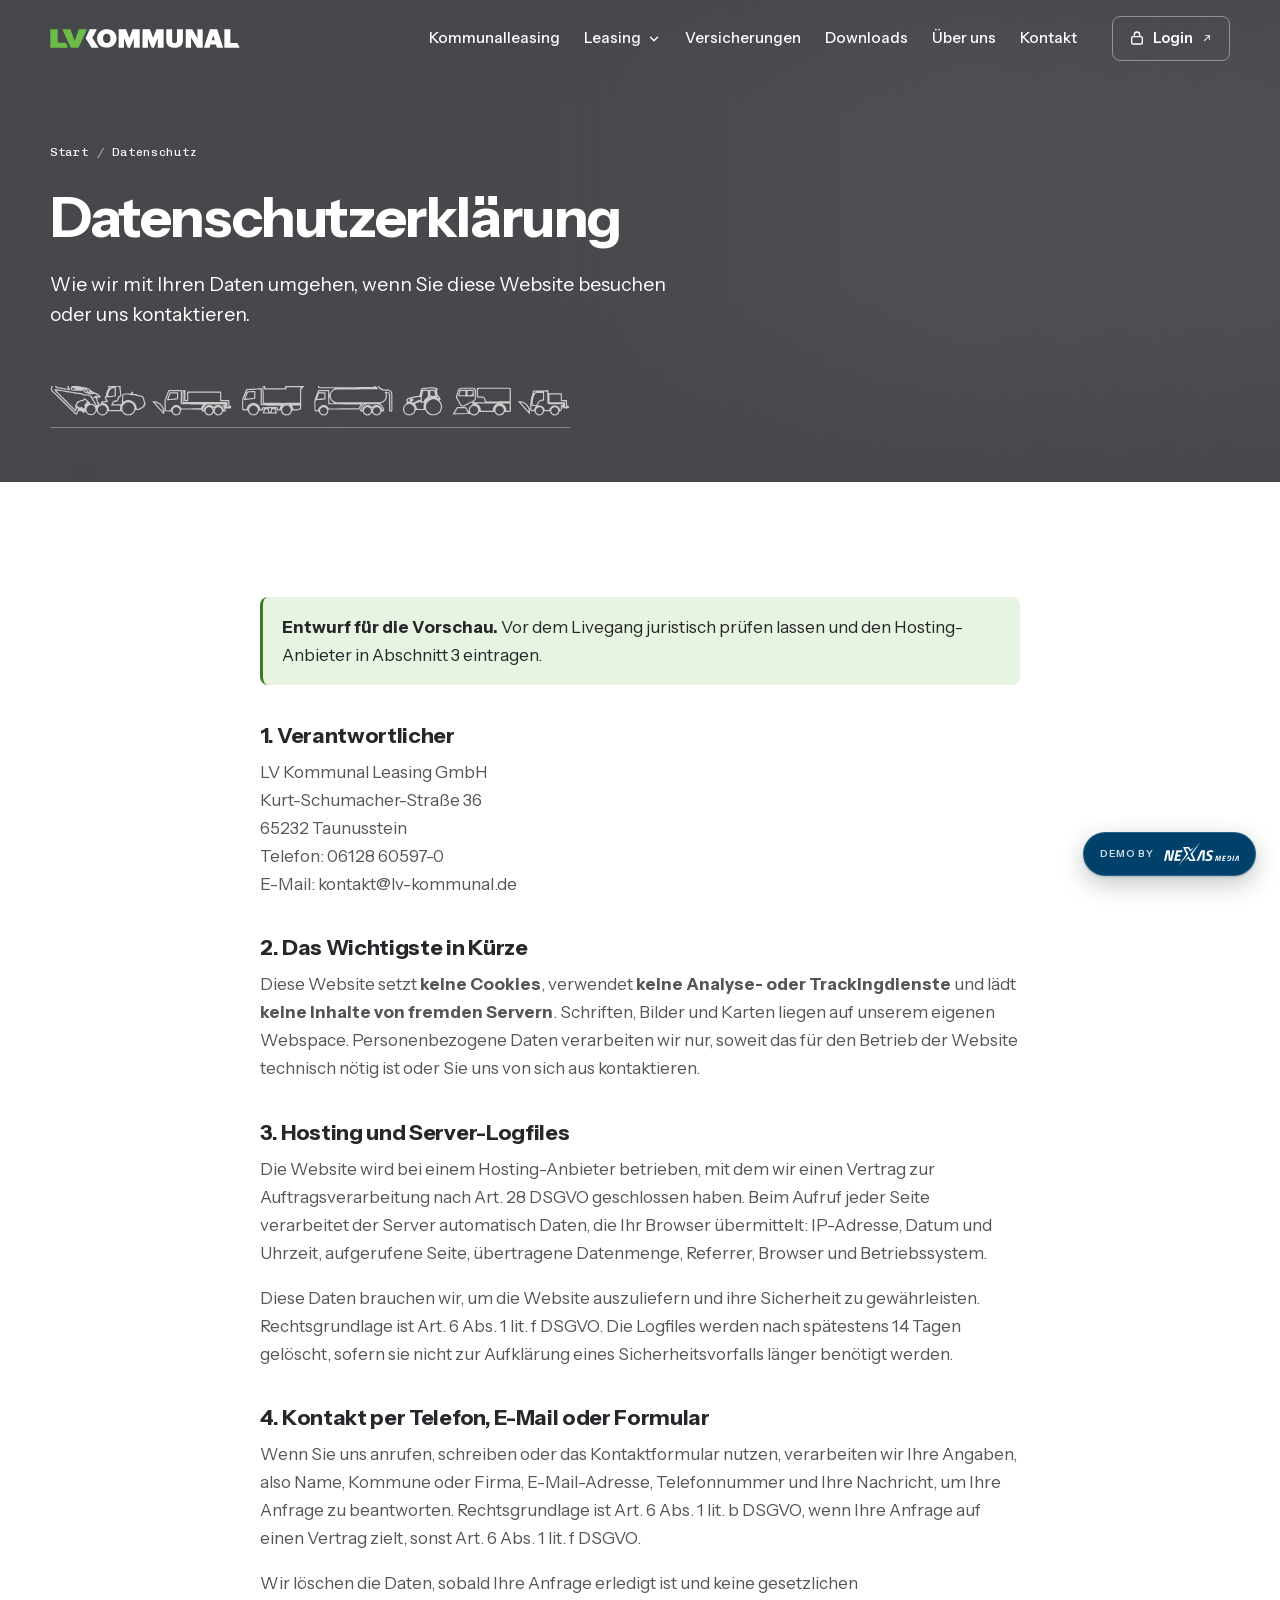
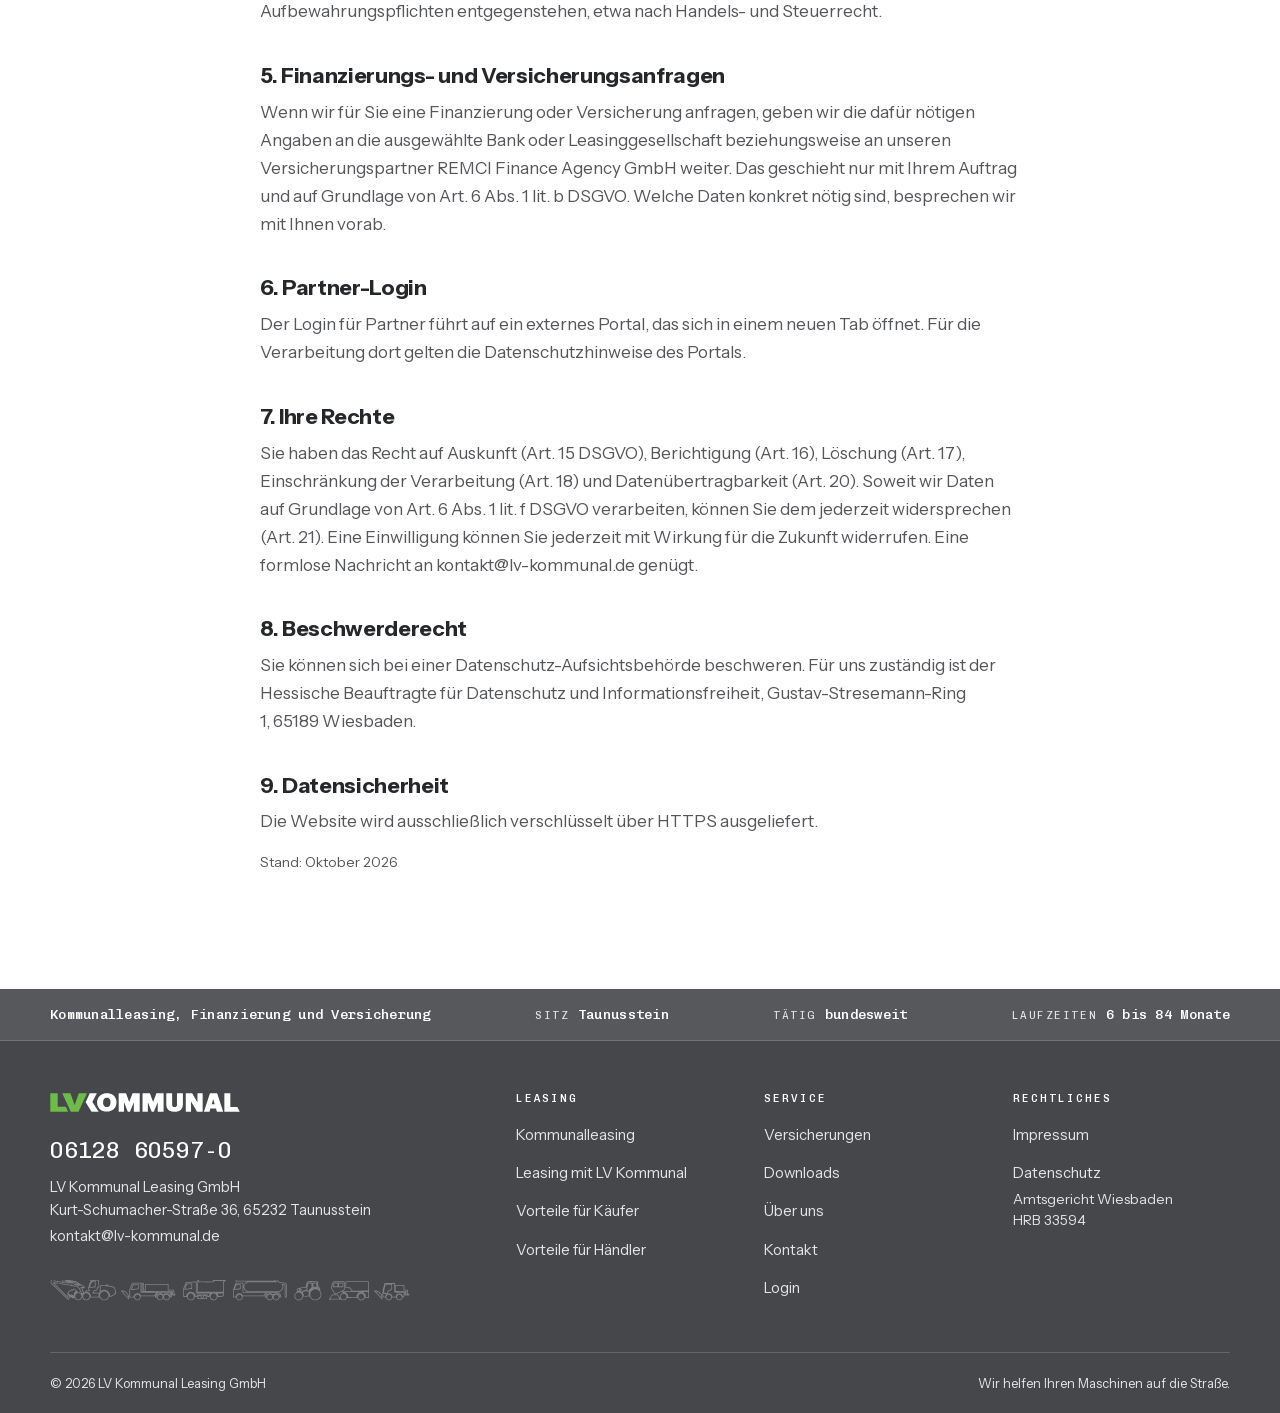
==== commit 90486240: "Meeting 15.10.: Sonderfahrzeuge statt Landtechnik, Mietkauf raus bei Kommunalleasing, Brotkrümel aus" ====
--- a/datenschutz.html
+++ b/datenschutz.html
@@ -8,6 +8,8 @@
 <meta name="robots" content="noindex,nofollow">
 <meta http-equiv="Content-Security-Policy" content="default-src 'self'; img-src 'self' data:; style-src 'self'; script-src 'self'; font-src 'self'; base-uri 'self'; form-action 'self'; object-src 'none'">
 <link rel="icon" href="assets/img/favicon.svg" type="image/svg+xml">
+<link rel="icon" href="assets/img/favicon-32.png" sizes="32x32" type="image/png">
+<link rel="apple-touch-icon" href="assets/img/favicon-180.png">
 <meta name="theme-color" content="#57585C">
 <script src="assets/js/js-an.js"></script>
 <link rel="preload" as="font" type="font/woff2" crossorigin href="assets/fonts/instrument-sans-400-700-latin.woff2">
@@ -24,7 +26,7 @@
     <a class="logo" href="index.html" aria-label="LV Kommunal, zur Startseite"><img class="logo-dunkel" src="assets/img/logo.svg" alt="LV Kommunal" width="190" height="19"><img class="logo-hell" src="assets/img/logo-hell.svg" alt="" width="190" height="19"></a>
     <button class="menue-knopf" type="button" aria-expanded="false" aria-controls="nav"><span></span><b class="sr">Menü</b></button>
     <nav class="nav" id="nav" aria-label="Hauptnavigation"><ul><li><a href="kommunalleasing.html">Kommunalleasing</a></li><li class="nav-gruppe"><button type="button" aria-expanded="false">Leasing <svg viewBox="0 0 24 24" fill="none" stroke="currentColor" stroke-width="2.4" stroke-linecap="round" stroke-linejoin="round" aria-hidden="true"><path d="M6 9l6 6 6-6"/></svg></button><ul class="unter"><li><a href="leasing.html">Leasing mit LV&nbsp;Kommunal</a></li><li><a href="vorteile-kaeufer.html">Vorteile für&nbsp;Käufer</a></li><li><a href="vorteile-haendler.html">Vorteile für&nbsp;Händler</a></li></ul></li><li><a href="versicherungen.html">Versicherungen</a></li><li><a href="downloads.html">Downloads</a></li><li><a href="ueber-uns.html">Über&nbsp;uns</a></li><li><a href="kontakt.html">Kontakt</a></li></ul></nav>
-    <!-- Login: ab 01.11.2026 externe Seite, Adresse in src/seiten.py (LOGIN) ändern -->
+    <!-- Login: ab 01.11.2026 externe Seite, Adresse in seiten.py (LOGIN) ändern -->
     <a class="login" href="https://www.lv-kommunal.de/authentifizierung/authentifizierung" target="_blank" rel="noopener"><svg viewBox="0 0 24 24" fill="none" stroke="currentColor" stroke-width="2" stroke-linecap="round" stroke-linejoin="round" aria-hidden="true"><rect x="4" y="10" width="16" height="11" rx="2"/><path d="M8 10V7a4 4 0 0 1 8 0v3"/></svg><span>Login</span><svg class="extern" viewBox="0 0 24 24" fill="none" stroke="currentColor" stroke-width="2.4" stroke-linecap="round" stroke-linejoin="round" aria-hidden="true"><path d="M7 17L17 7M9 7h8v8"/></svg><span class="sr">(öffnet in neuem&nbsp;Tab)</span></a>
   </div>
 </header>
--- a/assets/css/style.css
+++ b/assets/css/style.css
@@ -466,3 +466,15 @@
 }
 .hero .brotkrumen, .hero .eyebrow { width: fit-content; max-width: 100%; }
 .hero .lead, .hero .brotkrumen { color: var(--weiss); }
+
+/* Brotkrümel: alle Einträge auf einer Grundlinie, auch der aktuelle ohne Link */
+.brotkrumen { align-items: center; }
+.brotkrumen li { display: inline-flex; align-items: center; min-height: 24px; line-height: 1.4; }
+.brotkrumen li + li::before { margin-right: .5rem; }
+.brotkrumen a, .hero .brotkrumen a { display: inline; padding-block: 0; }
+/* Vergleich mit zwei Varianten */
+.vergleich.zwei-sp { grid-template-columns: repeat(2, 1fr); max-width: 900px; }
+@media (max-width: 760px) { .vergleich.zwei-sp { grid-template-columns: minmax(0, 1fr); } }
+/* Silbentrennung nur auf sehr schmalen Bildschirmen, damit Begriffe am Desktop ganz bleiben */
+body { hyphens: manual; -webkit-hyphens: manual; }
+@media (max-width: 480px) { body { hyphens: auto; -webkit-hyphens: auto; } h1, h2, h3, .btn, .nav { hyphens: manual; -webkit-hyphens: manual; } }
